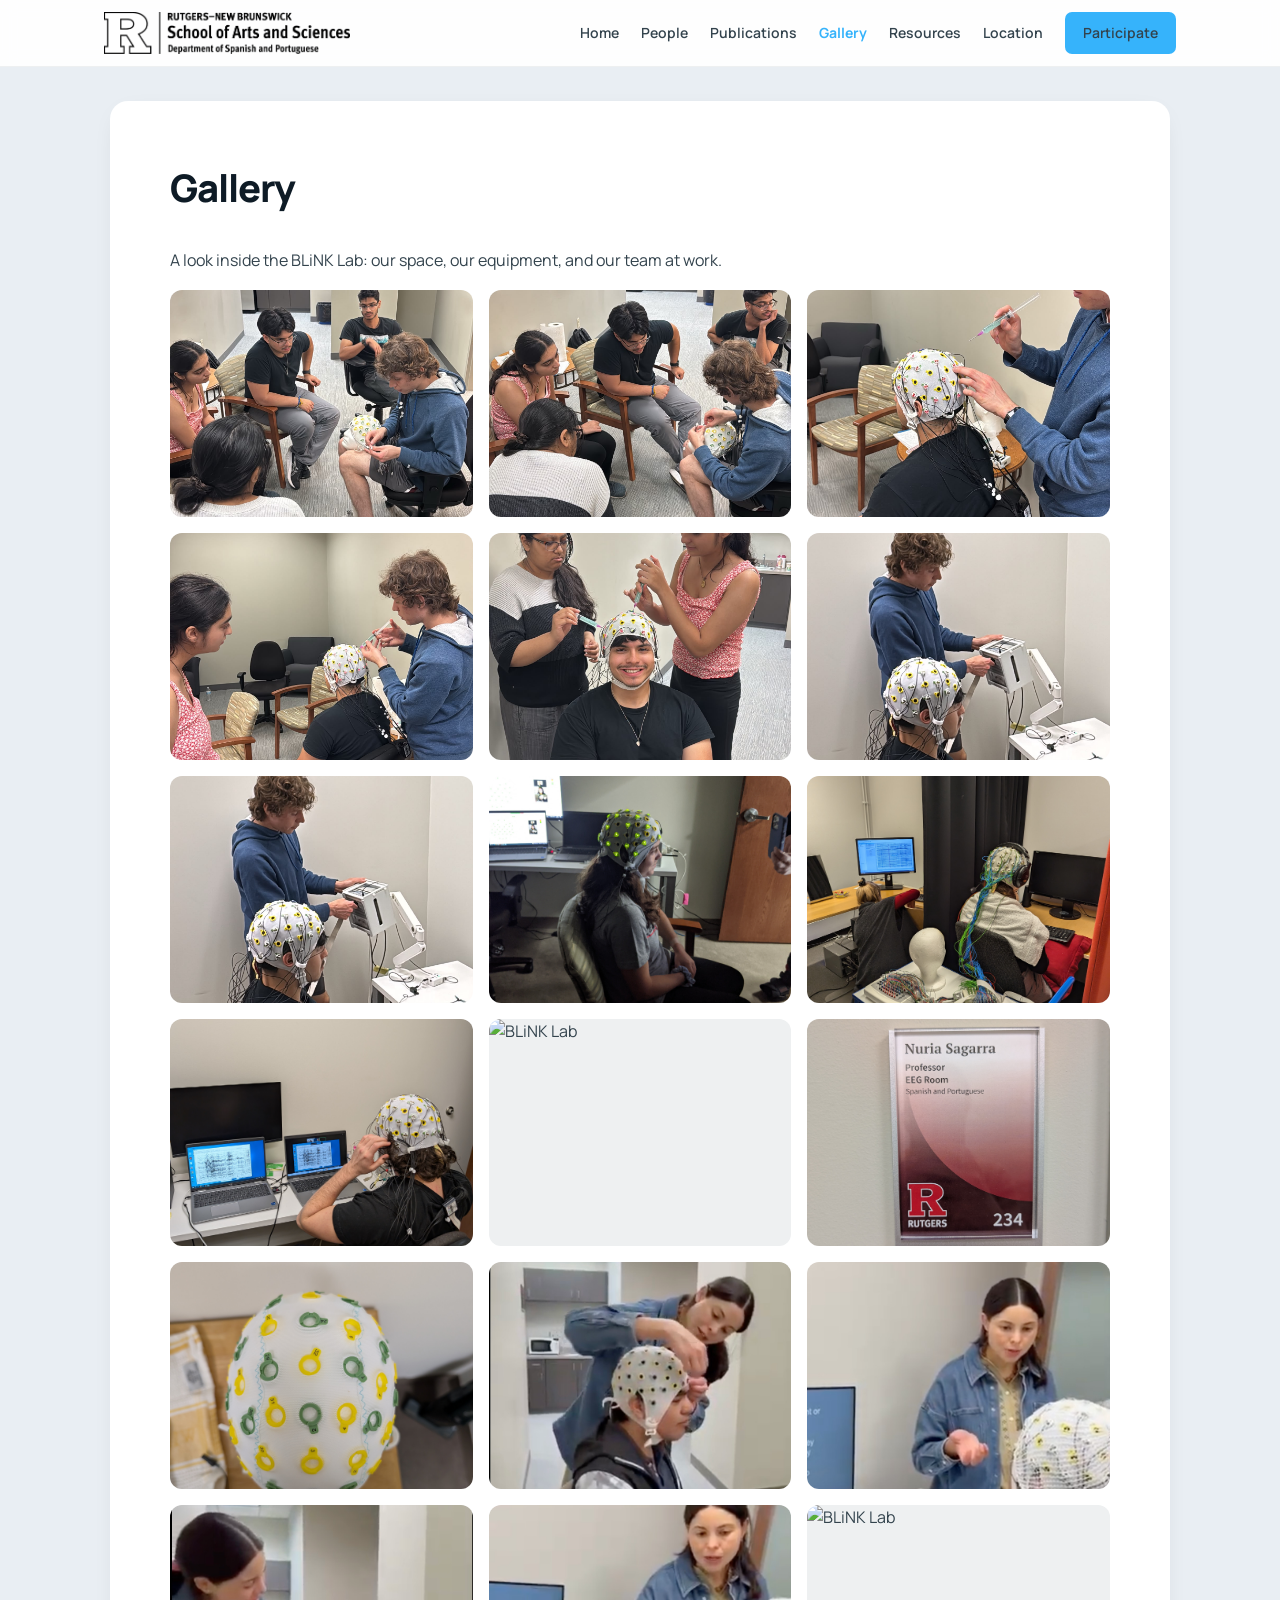
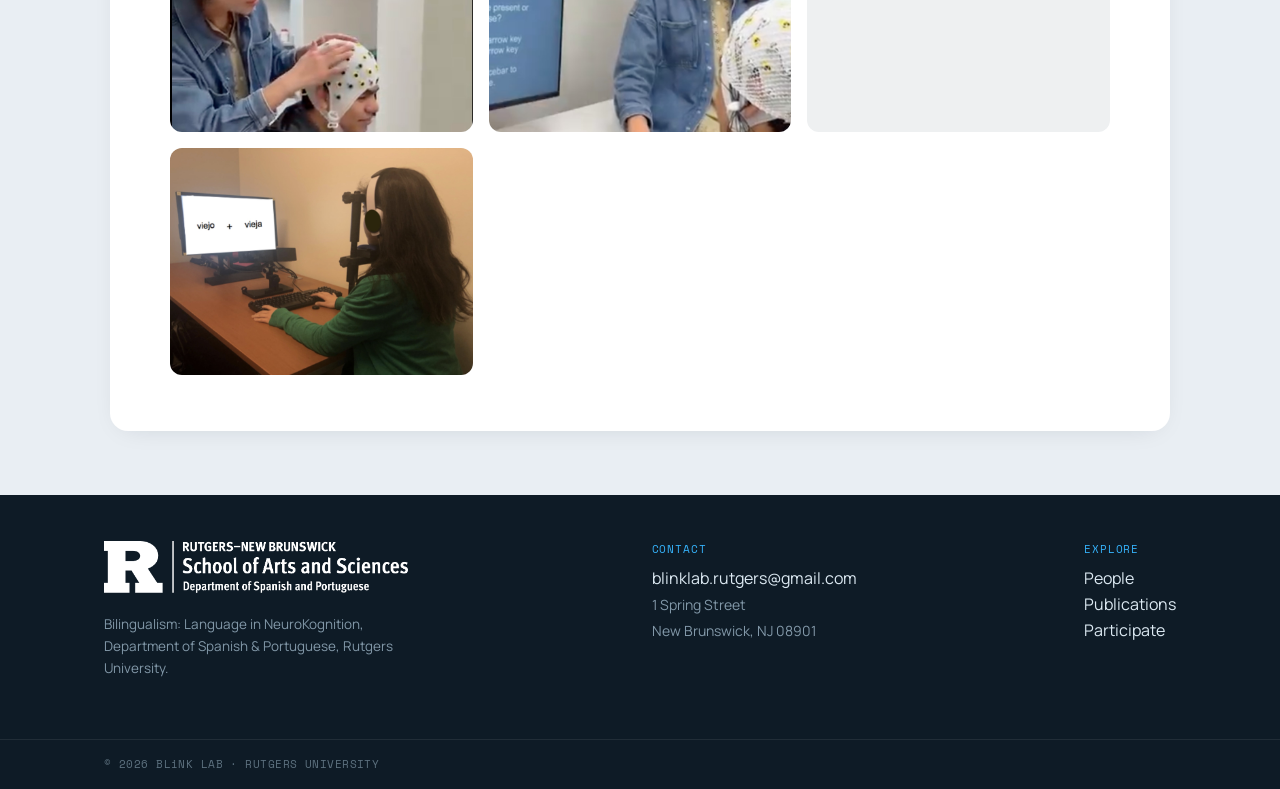
==== docs/gallery.html @ 73b07fc7 "Initial commit" ====
<!DOCTYPE html>

<html>

<head>

<meta charset="utf-8" />
<meta name="generator" content="pandoc" />
<meta http-equiv="X-UA-Compatible" content="IE=EDGE" />

<meta name="viewport" content="width=device-width, initial-scale=1" />



<title>Gallery</title>

<script src="site_libs/header-attrs-2.30/header-attrs.js"></script>

<style type="text/css">
  code{white-space: pre-wrap;}
  span.smallcaps{font-variant: small-caps;}
  span.underline{text-decoration: underline;}
  div.column{display: inline-block; vertical-align: top; width: 50%;}
  div.hanging-indent{margin-left: 1.5em; text-indent: -1.5em;}
  ul.task-list{list-style: none;}
    </style>







<link rel="stylesheet" href="styles.css" type="text/css" />




</head>

<body>


<div class="site-nav">
  <div class="inner">
    <a href="index.html"><img src="images/rutgers-sas-black.png" alt="Rutgers — School of Arts and Sciences, Department of Spanish and Portuguese"></a>
    <div class="links">
      <a href="index.html" data-nav="index">Home</a>
      <a href="people.html" data-nav="people">People</a>
      <a href="publications.html" data-nav="publications">Publications</a>
      <a href="gallery.html" data-nav="gallery">Gallery</a>
      <a href="resources.html" data-nav="resources">Resources</a>
      <a href="location.html" data-nav="location">Location</a>
      <a class="btn" href="participate.html">Participate</a>
    </div>
  </div>
</div>
<script>
(function(){
  var page = (location.pathname.split('/').pop() || 'index.html').replace('.html','') || 'index';
  var link = document.querySelector('.site-nav [data-nav="' + page + '"]');
  if (link) link.classList.add('active');
})();
</script>
<div class="page">


<h1 class="title toc-ignore">Gallery</h1>



<p>A look inside the BLiNK Lab: our space, our equipment, and our team
at work.</p>
<div class="gallery-grid">
<p><img src="images/lab/eeg1.jpeg" alt="BLiNK Lab">
<img src="images/lab/eeg2.jpeg" alt="BLiNK Lab">
<img src="images/lab/eeg3.jpeg" alt="BLiNK Lab">
<img src="images/lab/eeg4.jpeg" alt="BLiNK Lab">
<img src="images/lab/eeg5.jpeg" alt="BLiNK Lab">
<img src="images/lab/eeg6.jpeg" alt="BLiNK Lab">
<img src="images/lab/eeg7.jpeg" alt="BLiNK Lab">
<img src="images/lab/eeg8.jpg" alt="BLiNK Lab">
<img src="images/lab/eeg9.jpg" alt="BLiNK Lab">
<img src="images/lab/eeg10.jpg" alt="BLiNK Lab">
<img src="images/lab/eeg11.jpg" alt="BLiNK Lab">
<img src="images/lab/eeg12.jpg" alt="BLiNK Lab">
<img src="images/lab/eeg13.jpg" alt="BLiNK Lab">
<img src="images/lab/eeg14.jpg" alt="BLiNK Lab">
<img src="images/lab/eeg15.jpg" alt="BLiNK Lab">
<img src="images/lab/eeg16.jpg" alt="BLiNK Lab">
<img src="images/lab/eeg17.jpg" alt="BLiNK Lab">
<img src="images/lab/eeg18.jpg" alt="BLiNK Lab">
<img src="images/lab/eyetracking.jpg" alt="Eye-tracking in the BLiNK Lab"></p>
</div>

</div>
<div class="site-footer">
  <div class="inner">
    <div style="max-width:320px;">
      <img src="images/rutgers-sas-white.png" alt="Rutgers School of Arts and Sciences, Department of Spanish and Portuguese">
      <p style="margin-top:14px;">Bilingualism: Language in NeuroKognition, Department of Spanish &amp; Portuguese, Rutgers University.</p>
    </div>
    <div>
      <div class="label">CONTACT</div>
      <a href="mailto:blinklab.rutgers@gmail.com">blinklab.rutgers@gmail.com</a><br>
      <span style="color:#8298a8;font-size:14px;">1 Spring Street<br>New Brunswick, NJ 08901</span>
    </div>
    <div>
      <div class="label">EXPLORE</div>
      <a href="people.html">People</a><br>
      <a href="publications.html">Publications</a><br>
      <a href="participate.html">Participate</a>
    </div>
  </div>
  <div class="bar"><div>© 2026 BLiNK LAB · RUTGERS UNIVERSITY</div></div>
</div>
<script>
(function(){
  var exts=['.jpg','.jpeg','.JPG','.JPEG','.png','.PNG','.webp','.heic'];
  function fix(img){
    var src=img.getAttribute('src')||'';
    var dot=src.lastIndexOf('.'); if(dot<0){img.src='images/placeholder.svg';return;}
    var base=src.substring(0,dot);
    var tried=(img.getAttribute('data-tried')||'').split(',').filter(Boolean);
    tried.push(src.substring(dot));
    for(var j=0;j<exts.length;j++){
      if(tried.indexOf(exts[j])===-1){
        img.setAttribute('data-tried',tried.join(','));
        img.src=base+exts[j];
        return;
      }
    }
    img.src='images/placeholder.svg';
  }
  document.querySelectorAll('img.person-photo').forEach(function(img){
    img.addEventListener('error',function(){fix(img);});
    if(img.complete && img.naturalWidth===0) fix(img);
  });
})();
</script>


<!-- code folding -->


<!-- dynamically load mathjax for compatibility with self-contained -->
<script>
  (function () {
    var script = document.createElement("script");
    script.type = "text/javascript";
    script.src  = "https://mathjax.rstudio.com/latest/MathJax.js?config=TeX-AMS-MML_HTMLorMML";
    document.getElementsByTagName("head")[0].appendChild(script);
  })();
</script>

</body>
</html>
---- docs/styles.css ----
@import url('https://fonts.googleapis.com/css2?family=Manrope:wght@400;500;600;700;800&family=Space+Mono:wght@400;700&display=swap');

:root{
  --blue:#36b3fb; --lime:#c0fe71; --ink:#0e1b26; --slate:#54636d; --muted:#8a98a1;
  --line:#eef0f1; --tint:#f6f8f9; --paper:#fff;
}
*{box-sizing:border-box;}
body{margin:0;font-family:'Manrope',system-ui,-apple-system,sans-serif;color:var(--ink);background:#e9eef3;-webkit-font-smoothing:antialiased;line-height:1.6;}
a{color:var(--blue);text-decoration:none;}
a:hover{text-decoration:underline;}
img{max-width:100%;}
em,i{font-style:italic;}

/* ---- nav ---- */
.site-nav{position:sticky;top:0;z-index:50;background:rgba(255,255,255,.92);-webkit-backdrop-filter:blur(8px);backdrop-filter:blur(8px);border-bottom:1px solid var(--line);}
.site-nav .inner{max-width:1120px;margin:0 auto;padding:12px 24px;display:flex;align-items:center;justify-content:space-between;gap:18px;flex-wrap:wrap;}
.site-nav img{height:42px;width:auto;display:block;}
.site-nav .links{display:flex;align-items:center;gap:22px;flex-wrap:wrap;}
.site-nav .links a{font-weight:600;font-size:14px;color:#33434d;white-space:nowrap;}
.site-nav .links a:hover{color:var(--blue);text-decoration:none;}
.site-nav .links a.active{color:var(--blue);font-weight:700;}
.site-nav .btn{background:var(--blue);color:#fff;padding:10px 18px;border-radius:7px;font-weight:700;font-size:13.5px;}
.site-nav .btn:hover{text-decoration:none;color:#fff;}

/* ---- content container ---- */
.main-container{max-width:none;margin:0;padding:0;background:none;box-shadow:none;border-radius:0;}
.page{max-width:1060px;margin:34px auto;padding:56px 60px;background:#fff;border-radius:18px;box-shadow:0 6px 28px -14px rgba(14,27,38,.18);}
.lab-fullname{font-family:'Manrope',sans-serif;font-size:19px;font-weight:600;color:var(--ink);margin:2px 0 18px;}
.lab-fullname strong{font-weight:800;}
.lab-fullname .nk{color:var(--blue);}
h1.title{font-family:'Manrope';font-weight:800;font-size:38px;letter-spacing:-.025em;margin:0 0 30px;color:var(--ink);}
h1.title:empty{display:none;}
h2{font-family:'Manrope';font-weight:800;font-size:28px;letter-spacing:-.02em;margin:46px 0 18px;color:var(--ink);}
h3{font-weight:700;font-size:18px;margin:22px 0 6px;color:var(--ink);}
p{font-size:16px;color:#33434d;}
hr{border:none;border-top:1px solid var(--line);margin:34px 0;}
.kicker{font-family:'Space Mono',monospace;font-size:12px;letter-spacing:.1em;color:var(--blue);text-transform:uppercase;display:block;margin-bottom:6px;}

/* ---- home hero ---- */
.lab-hero{background:var(--tint);border:1px solid var(--line);border-radius:16px;padding:40px;display:grid;grid-template-columns:1.05fr .95fr;gap:40px;align-items:center;margin-bottom:46px;}
.lab-hero h1{font-family:'Manrope';font-size:40px;font-weight:800;letter-spacing:-.03em;line-height:1.08;margin:.15em 0 .35em;color:var(--ink);}
.lab-hero .accent{color:var(--blue);}
.lab-hero .dot{color:var(--lime);}
.lab-hero p{font-size:16px;color:var(--slate);margin:.6em 0;}
.lab-hero .cta{display:inline-block;margin-top:10px;background:var(--blue);color:#fff;padding:13px 26px;border-radius:7px;font-weight:700;font-size:14px;}
.lab-hero .cta:hover{text-decoration:none;color:#fff;}
.hero-media{display:flex;flex-direction:column;gap:16px;}
.hero-media .brand{width:100%;max-width:420px;align-self:center;}
.hero-tiles{display:grid;grid-template-columns:1fr 1fr;gap:12px;}
.hero-tiles .tile{aspect-ratio:4/3;border-radius:10px;background:#e3f3fd center center/cover no-repeat;}
.note{font-family:'Space Mono',monospace;font-size:11px;color:#9aa6ad;}

/* ---- news ---- */
.news{background:var(--tint);border:1px solid var(--line);border-radius:14px;padding:6px 26px;margin:26px 0 10px;}
.news .row{display:flex;gap:22px;padding:20px 0;border-top:1px solid #e4e8ea;}
.news .row:first-child{border-top:none;}
.news .tag{font-family:'Space Mono',monospace;font-size:12px;color:var(--blue);min-width:96px;flex:none;padding-top:2px;}
.news .row div{font-size:16px;color:#33434d;}

/* ---- people ---- */
.person{display:flex;gap:26px;align-items:flex-start;margin:0 0 34px;}
.person-photo{flex:none;width:150px;height:150px;border-radius:16px;object-fit:cover;background:#eef0f1;}
.person.director{padding-bottom:38px;border-bottom:1px solid var(--line);margin-bottom:38px;}
.person.director .person-photo{width:240px;height:240px;border-radius:18px;}
.person-info{flex:1;min-width:0;}
.person-info p{font-size:14.5px;line-height:1.62;margin:.45em 0;color:#33434d;}
.person-info p:first-child{margin-top:0;}
.person-info strong{font-weight:700;font-size:17px;color:var(--ink);}
.person.director .person-info strong{font-size:22px;}

/* ---- publications ---- */
.main-container h2.pubyear, .pub-year{font-weight:800;font-size:15px;color:var(--blue);padding-bottom:10px;border-bottom:2px solid var(--lime);margin:34px 0 16px;letter-spacing:0;}

/* ---- participate ---- */
.signup-button{display:inline-block;background:var(--blue);color:#fff;padding:14px 26px;border-radius:8px;font-weight:700;margin:8px 0;}
.signup-button:hover{text-decoration:none;color:#fff;}

/* ---- gallery ---- */
.gallery-grid{display:grid;grid-template-columns:repeat(3,1fr);gap:16px;margin-top:8px;}
.gallery-grid p{margin:0;display:contents;}
.gallery-grid img{width:100%;aspect-ratio:4/3;object-fit:cover;border-radius:12px;background:#eef0f1;}

/* ---- map ---- */
.video-wrapper{border-radius:14px;overflow:hidden;border:1px solid var(--line);margin:16px 0;}
.video-wrapper iframe{width:100%;height:420px;border:0;display:block;}

/* ---- footer ---- */
.site-footer{background:var(--ink);color:#8298a8;margin-top:64px;}
.site-footer .inner{max-width:1120px;margin:0 auto;padding:46px 24px;display:flex;flex-wrap:wrap;gap:40px;justify-content:space-between;}
.site-footer img{height:52px;width:auto;}
.site-footer p{color:#8298a8;font-size:13.5px;}
.site-footer a{color:#dce9f2;}
.site-footer .label{font-family:'Space Mono',monospace;font-size:11px;color:var(--blue);letter-spacing:.08em;margin-bottom:8px;}
.site-footer .bar{border-top:1px solid rgba(255,255,255,.08);}
.site-footer .bar div{font-family:'Space Mono',monospace;font-size:11px;color:#5d717f;padding:16px 24px;max-width:1120px;margin:0 auto;letter-spacing:.04em;}

/* ---- responsive ---- */
@media (max-width:820px){
  .page{margin:18px;padding:36px 30px;}
  .lab-hero{grid-template-columns:1fr;padding:28px;gap:28px;}
  .lab-hero h1{font-size:30px;}
  h1.title{font-size:30px;}
  .gallery-grid{grid-template-columns:repeat(2,1fr);}
}
@media (max-width:520px){
  .page{margin:12px;padding:28px 20px;}
  .main-container{margin:14px;padding:32px 22px;}
  .person.director .person-photo{width:100px;height:100px;}
  .person{gap:16px;}
  .news .row{flex-direction:column;gap:6px;}
  .site-nav .links{gap:14px;}
  .gallery-grid{grid-template-columns:1fr 1fr;}
}
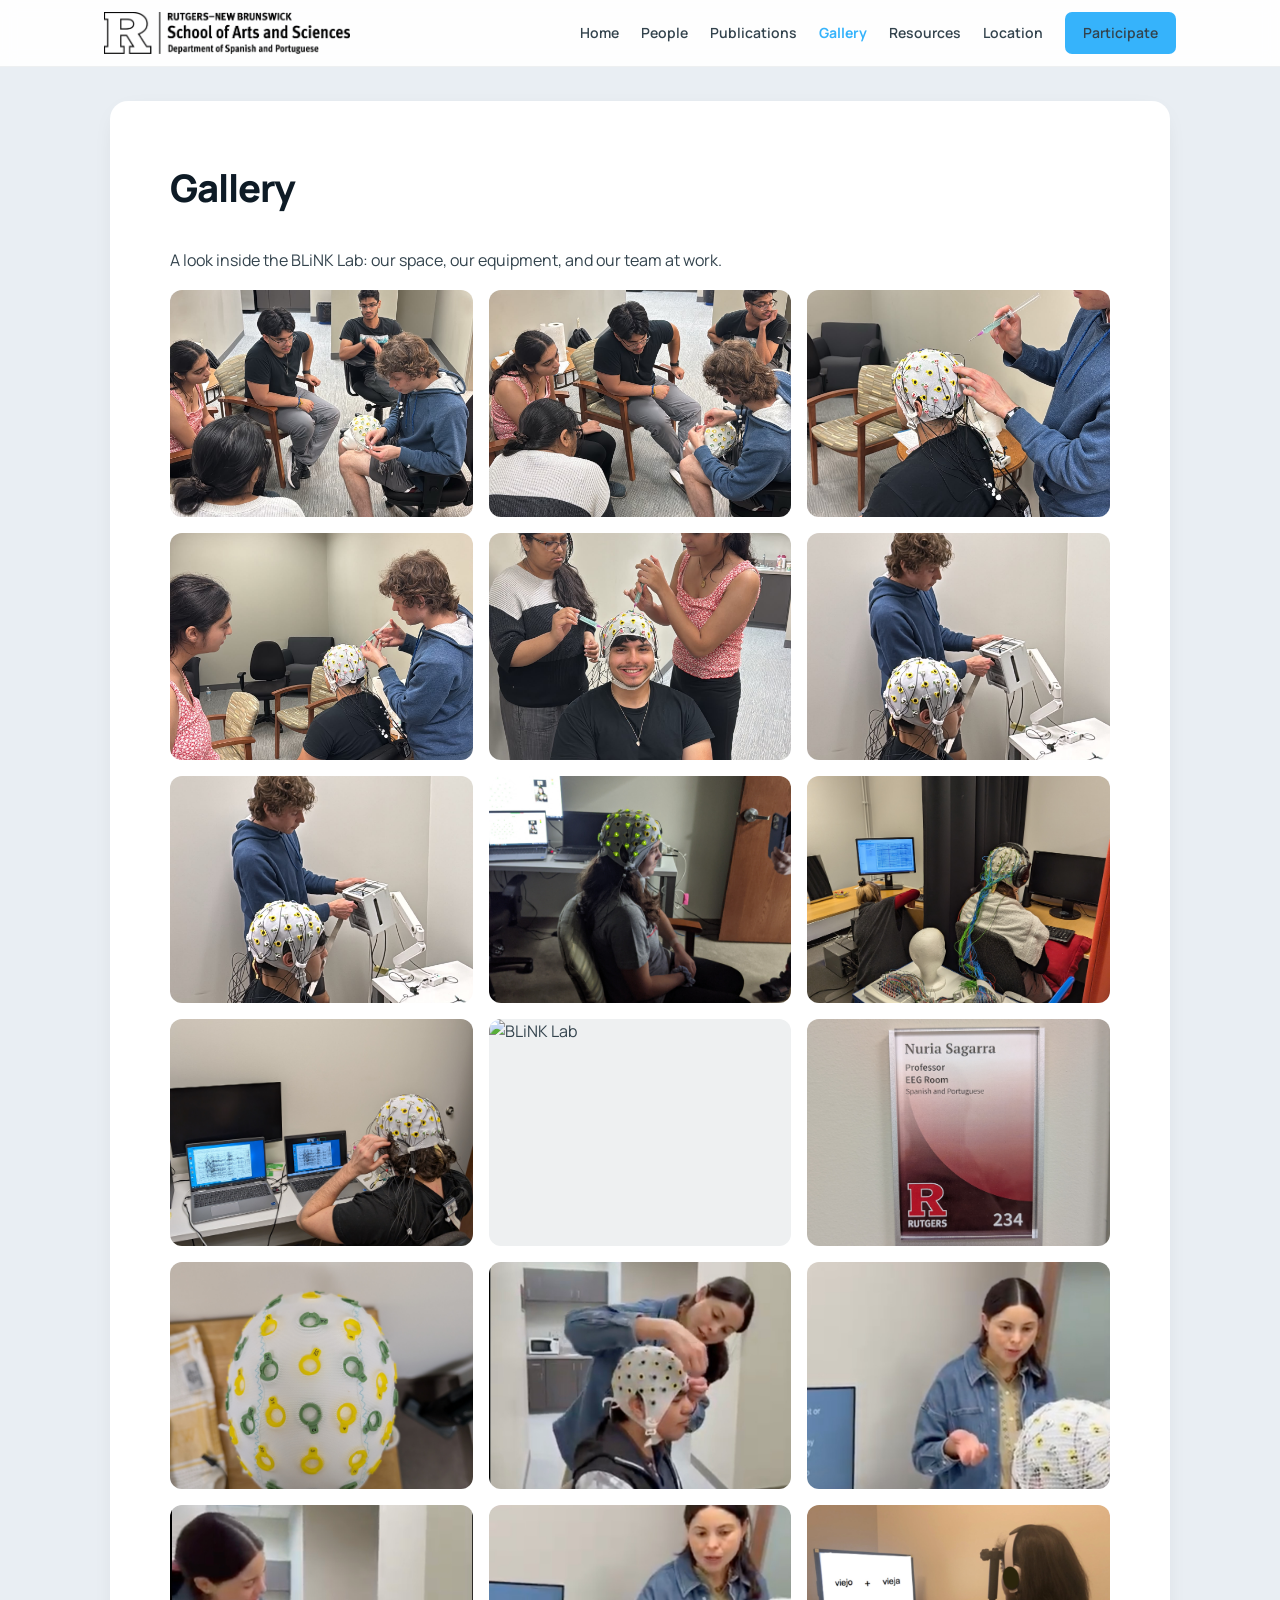
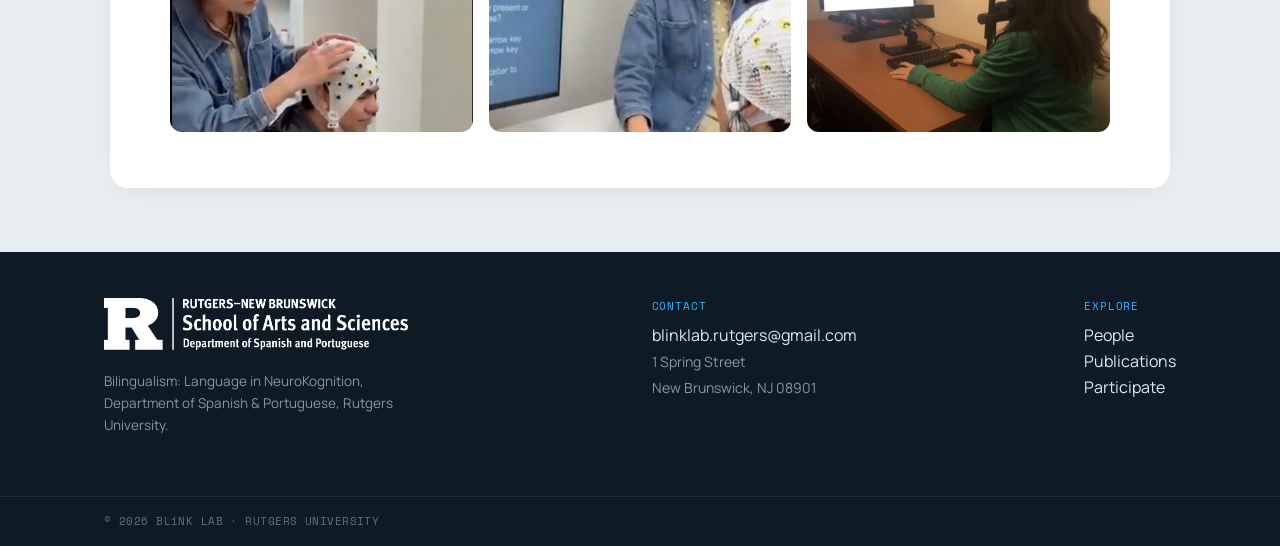
==== commit 99d1c54d: "update" ====
--- a/docs/gallery.html
+++ b/docs/gallery.html
@@ -89,7 +89,6 @@
 <img src="images/lab/eeg15.jpg" alt="BLiNK Lab">
 <img src="images/lab/eeg16.jpg" alt="BLiNK Lab">
 <img src="images/lab/eeg17.jpg" alt="BLiNK Lab">
-<img src="images/lab/eeg18.jpg" alt="BLiNK Lab">
 <img src="images/lab/eyetracking.jpg" alt="Eye-tracking in the BLiNK Lab"></p>
 </div>
 
